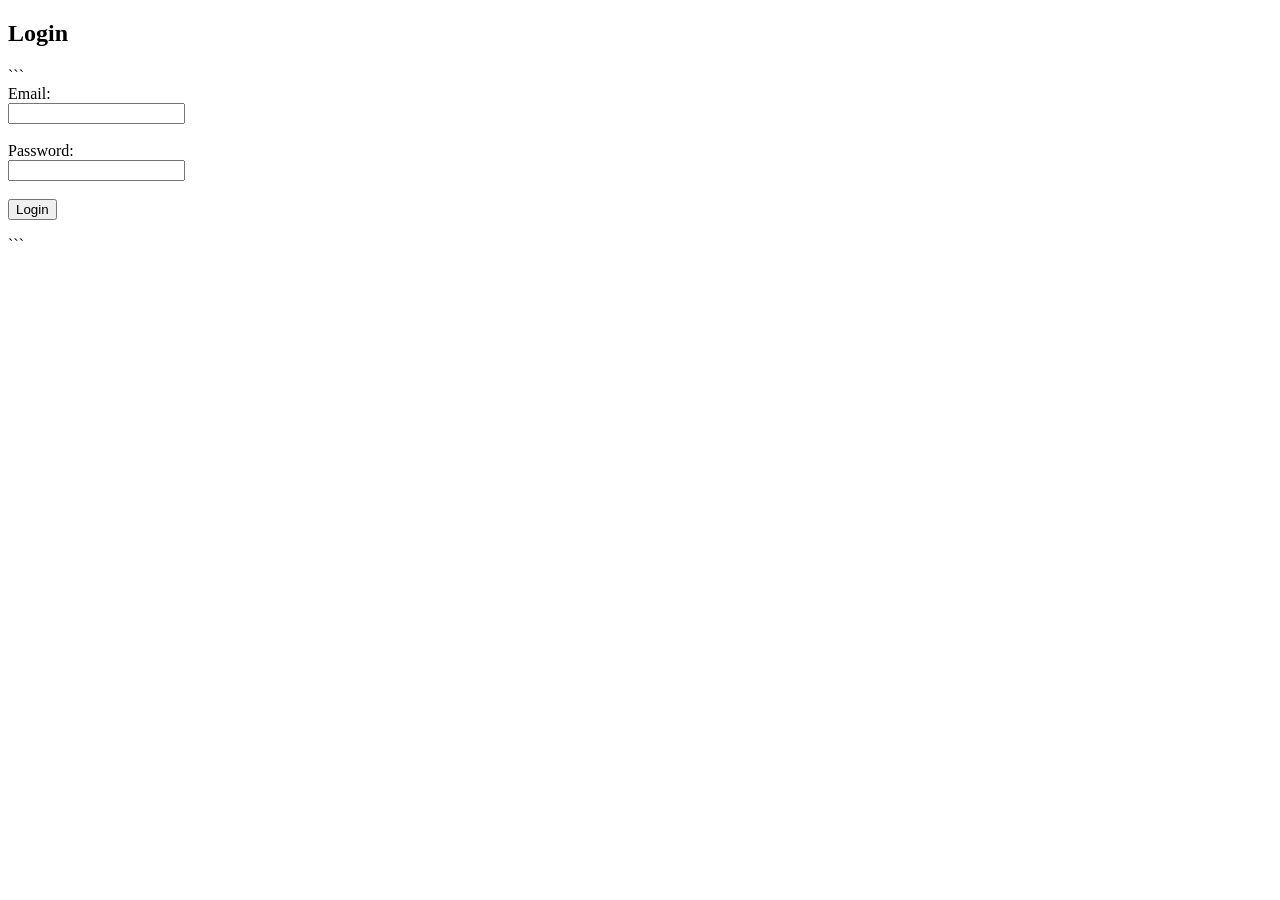
==== demo/src/main/resources/static/index.html @ c8b42a38 "login funcionando TRUE" ====
<!DOCTYPE html>

<html lang="en">
<head>
    <meta charset="UTF-8">
    <title>Login</title>
</head>
<body>
<h2>Login</h2>

```
<form id="loginForm">
    <label>Email:</label><br>
    <input type="text" id="email" required><br><br>

    <label>Password:</label><br>
    <input type="password" id="password" required><br><br>

    <button type="submit">Login</button>
</form>

<p id="message"></p>

<script>
    const form = document.getElementById("loginForm");
    const message = document.getElementById("message");

    form.addEventListener("submit", async (e) => {
        e.preventDefault();

        const email = document.getElementById("email").value;
        const password = document.getElementById("password").value;

        console.log(email);


        try {
            const response = await fetch("/login", {
                method: "POST",
                headers: {
                    "Content-Type": "application/json"
                },
                credentials: "include",
                body: JSON.stringify({
                    email: email,
                    senha: password
                })
            });

            const text = await response.text();
            message.innerText = text;

            if (response.ok) {
                window.location.href = "home.html";
            }

        } catch (err) {
            message.innerText = "Error connecting to server";
        }
    });
</script>
```

</body>
</html>
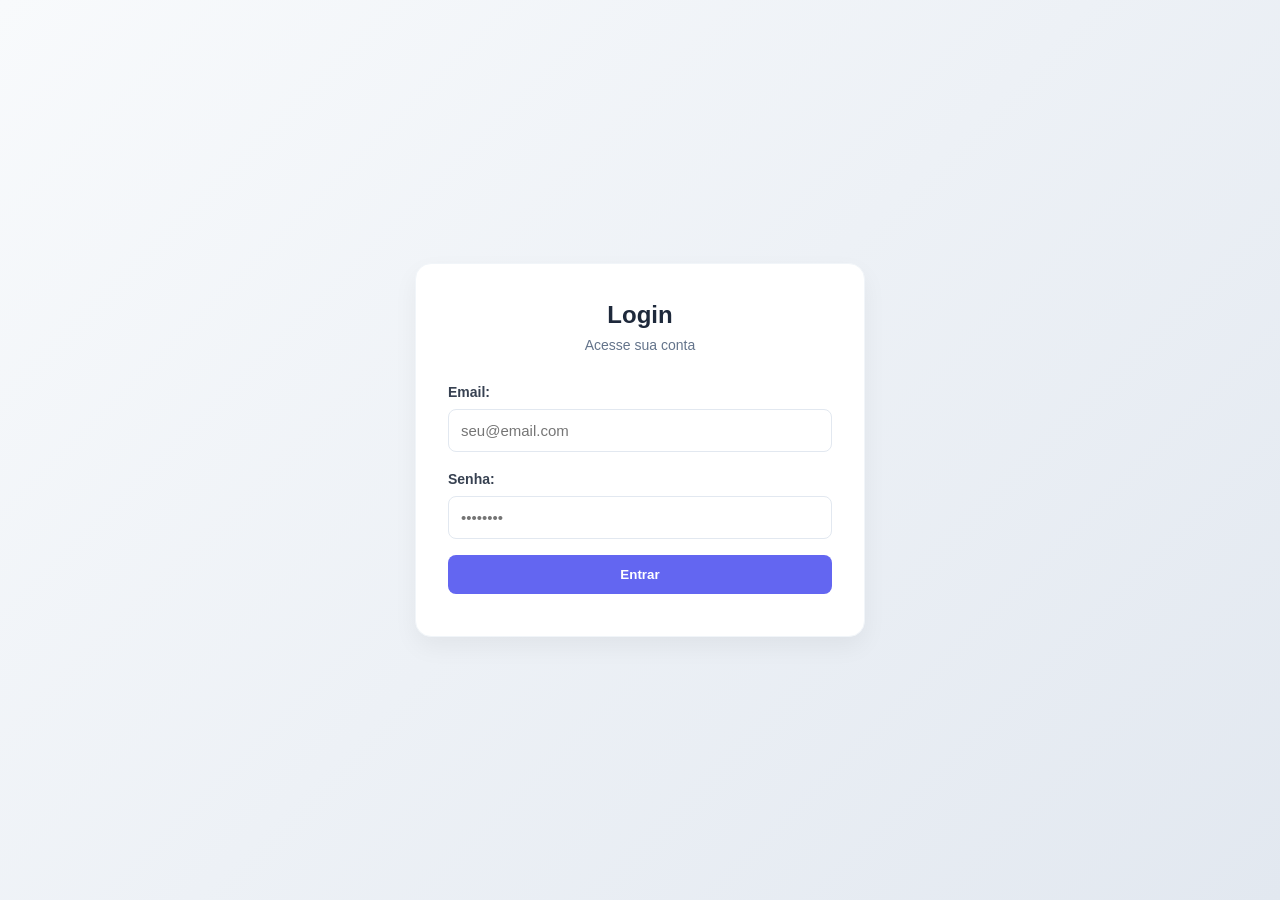
==== commit 13862ce1: "Adicionando telas de cadastro de item e d usuário e um css bonitinho" ====
--- a/demo/src/main/resources/static/index.html
+++ b/demo/src/main/resources/static/index.html
@@ -1,65 +1,77 @@
 <!DOCTYPE html>
-
 <html lang="en">
 <head>
     <meta charset="UTF-8">
+    <meta name="viewport" content="width=device-width, initial-scale=1.0">
     <title>Login</title>
+    <link rel="stylesheet" href="style.css">
 </head>
 <body>
-<h2>Login</h2>
+    <div class="container-main">
+        <div class="card">
+            <div class="page-header">
+                <h1>Login</h1>
+                <p>Acesse sua conta</p>
+            </div>
 
-```
-<form id="loginForm">
-    <label>Email:</label><br>
-    <input type="text" id="email" required><br><br>
+            <form id="loginForm">
+                <div class="form-group">
+                    <label>Email:</label>
+                    <input type="email" id="email" placeholder="seu@email.com" required>
+                </div>
 
-    <label>Password:</label><br>
-    <input type="password" id="password" required><br><br>
+                <div class="form-group">
+                    <label>Senha:</label>
+                    <input type="password" id="password" placeholder="••••••••" required>
+                </div>
 
-    <button type="submit">Login</button>
-</form>
+                <button type="submit" class="btn btn-primary" id="loginBtn">
+                    <span class="btn-text">Entrar</span>
+                </button>
+            </form>
 
-<p id="message"></p>
+            <p id="message" class="alert" style="display:none; margin-top:15px;"></p>
+        </div>
+    </div>
 
-<script>
-    const form = document.getElementById("loginForm");
-    const message = document.getElementById("message");
+    <script>
+        const form = document.getElementById("loginForm");
+        const message = document.getElementById("message");
 
-    form.addEventListener("submit", async (e) => {
-        e.preventDefault();
+        form.addEventListener("submit", async (e) => {
+            e.preventDefault();
+            message.style.display = "none";
 
-        const email = document.getElementById("email").value;
-        const password = document.getElementById("password").value;
+            const email = document.getElementById("email").value;
+            const password = document.getElementById("password").value;
 
-        console.log(email);
+            try {
+                const response = await fetch("/login", {
+                    method: "POST",
+                    headers: { "Content-Type": "application/json" },
+                    credentials: "include",
+                    body: JSON.stringify({
+                        email: email,
+                        senha: password
+                    })
+                });
 
+                const text = await response.text();
+                
+                if (response.ok) {
+                    window.location.href = "home.html";
+                } else {
+                    message.innerText = text;
+                    message.className = "alert alert-error";
+                    message.style.display = "block";
+                }
 
-        try {
-            const response = await fetch("/login", {
-                method: "POST",
-                headers: {
-                    "Content-Type": "application/json"
-                },
-                credentials: "include",
-                body: JSON.stringify({
-                    email: email,
-                    senha: password
-                })
-            });
-
-            const text = await response.text();
-            message.innerText = text;
-
-            if (response.ok) {
-                window.location.href = "home.html";
+            } catch (err) {
+                message.innerText = "Erro ao conectar com o servidor";
+                message.className = "alert alert-error";
+                message.style.display = "block";
             }
-
-        } catch (err) {
-            message.innerText = "Error connecting to server";
-        }
-    });
-</script>
-```
-
+        });
+    </script>
 </body>
-</html>
+</html>
--- a/demo/src/main/resources/static/style.css
+++ b/demo/src/main/resources/static/style.css
@@ -0,0 +1,168 @@
+/* Padrão Visual Universal - LocateHub */
+
+* {
+    margin: 0;
+    padding: 0;
+    box-sizing: border-box;
+}
+
+body {
+    font-family: -apple-system, BlinkMacSystemFont, 'Segoe UI', Roboto, sans-serif;
+    background: linear-gradient(135deg, #f8fafc 0%, #e2e8f0 100%);
+    min-height: 100vh;
+    display: flex;
+    align-items: center;
+    justify-content: center;
+    padding: 20px;
+    line-height: 1.6;
+}
+
+/* Container Principal */
+.container-main {
+    width: 100%;
+    max-width: 450px;
+}
+
+/* Cartão Blanco Central */
+.card {
+    background: #ffffff;
+    border-radius: 16px;
+    padding: 32px;
+    box-shadow: 0 10px 25px rgba(0, 0, 0, 0.05);
+    border: 1px solid #f1f5f9;
+}
+
+/* Cabeçalho */
+.page-header {
+    text-align: center;
+    margin-bottom: 24px;
+}
+
+.page-header h1 {
+    color: #1e293b;
+    font-size: 1.5rem;
+    font-weight: 700;
+}
+
+.page-header p {
+    color: #64748b;
+    font-size: 14px;
+}
+
+/* Grupos de Formulário */
+.form-group {
+    margin-bottom: 16px;
+}
+
+.form-group label {
+    display: block;
+    font-size: 14px;
+    font-weight: 600;
+    color: #374151;
+    margin-bottom: 6px;
+}
+
+/* Inputs, Selects e Textareas */
+.form-input, 
+.form-group input, 
+.form-group select, 
+.form-group textarea {
+    width: 100%;
+    border: 1.5px solid #e2e8f0;
+    border-radius: 8px;
+    padding: 12px;
+    font-size: 15px;
+    background-color: white;
+    font-family: inherit;
+    transition: all 0.2s;
+}
+
+.form-group textarea {
+    resize: vertical;
+    min-height: 100px;
+}
+
+.form-group input:focus, 
+.form-group select:focus, 
+.form-group textarea:focus {
+    border-color: #6366F1;
+    outline: none;
+    box-shadow: 0 0 0 3px rgba(99, 102, 241, 0.1);
+}
+
+/* Grupo de Preço com Prefixo R$ */
+.input-group-price {
+    position: relative;
+    display: flex;
+    align-items: center;
+}
+
+.input-group-price span {
+    position: absolute;
+    left: 12px;
+    color: #64748b;
+    font-weight: 600;
+    z-index: 1;
+}
+
+.input-group-price input {
+    padding-left: 40px;
+}
+
+/* Botões */
+.btn {
+    width: 100%;
+    padding: 12px;
+    border-radius: 8px;
+    font-weight: 600;
+    cursor: pointer;
+    transition: all 0.2s;
+    border: none;
+    display: flex;
+    justify-content: center;
+    align-items: center;
+    margin-bottom: 10px;
+}
+
+.btn-primary {
+    background: #6366F1;
+    color: white;
+}
+
+.btn-primary:hover {
+    background: #4f46e5;
+    transform: translateY(-1px);
+}
+
+.btn-secondary {
+    background: #f1f5f9;
+    color: #475569;
+}
+
+/* Estado de Loading */
+.btn.loading {
+    opacity: 0.7;
+    cursor: not-allowed;
+    pointer-events: none;
+}
+
+/* Alertas */
+.alert {
+    padding: 12px;
+    border-radius: 8px;
+    font-size: 13px;
+    margin-top: 15px;
+    text-align: center;
+}
+
+.alert-success {
+    background: #f0fdf4;
+    border: 1px solid #bbf7d0;
+    color: #166534;
+}
+
+.alert-error {
+    background: #fef2f2;
+    border: 1px solid #fecaca;
+    color: #991b1b;
+}
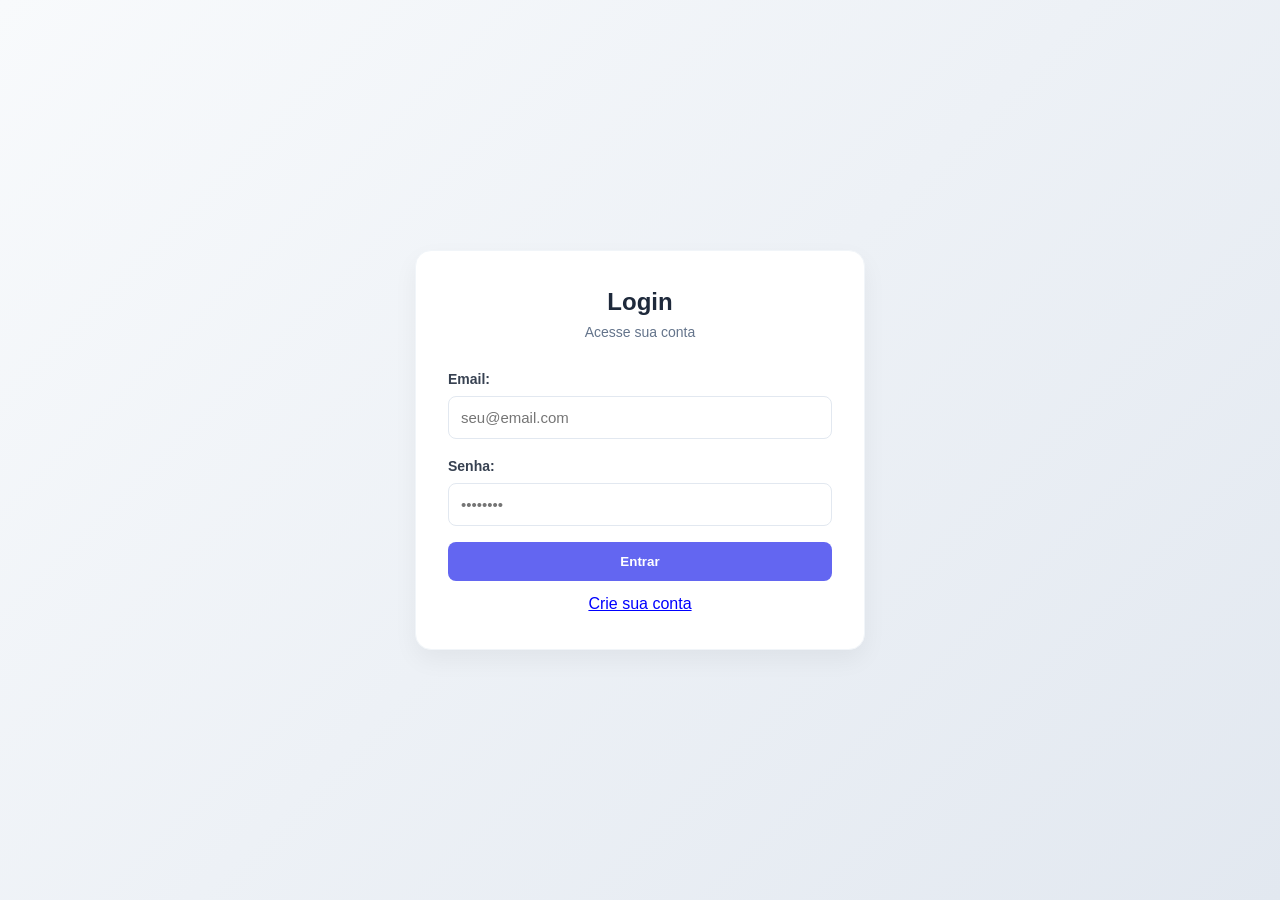
==== commit e8ea3fb5: "registro de usuarios funcionando" ====
--- a/demo/src/main/resources/static/index.html
+++ b/demo/src/main/resources/static/index.html
@@ -28,6 +28,7 @@
                 <button type="submit" class="btn btn-primary" id="loginBtn">
                     <span class="btn-text">Entrar</span>
                 </button>
+                <a class="register" href="cadastroUser.html">Crie sua conta</a>
             </form>
 
             <p id="message" class="alert" style="display:none; margin-top:15px;"></p>
@@ -37,6 +38,7 @@
     <script>
         const form = document.getElementById("loginForm");
         const message = document.getElementById("message");
+
 
         form.addEventListener("submit", async (e) => {
             e.preventDefault();
--- a/demo/src/main/resources/static/style.css
+++ b/demo/src/main/resources/static/style.css
@@ -15,6 +15,12 @@
     justify-content: center;
     padding: 20px;
     line-height: 1.6;
+}
+
+.register {
+    color: blue;
+    display: block;
+    text-align: center;
 }
 
 /* Container Principal */
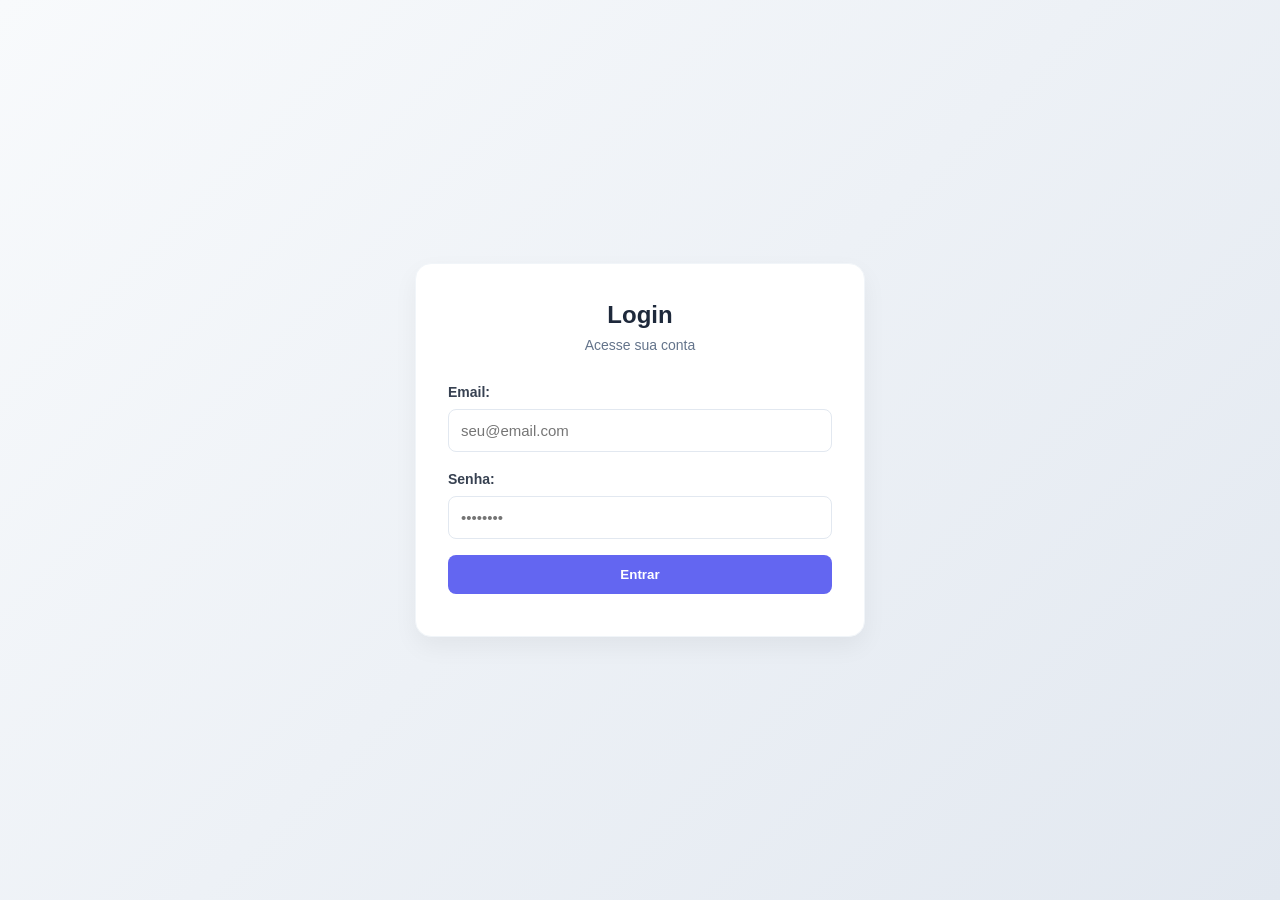
==== commit 9df36f8d: "feat: adiciona tela de historico, avaliacoes e dados de teste" ====
--- a/demo/src/main/resources/static/index.html
+++ b/demo/src/main/resources/static/index.html
@@ -28,7 +28,6 @@
                 <button type="submit" class="btn btn-primary" id="loginBtn">
                     <span class="btn-text">Entrar</span>
                 </button>
-                <a class="register" href="cadastroUser.html">Crie sua conta</a>
             </form>
 
             <p id="message" class="alert" style="display:none; margin-top:15px;"></p>
@@ -38,7 +37,6 @@
     <script>
         const form = document.getElementById("loginForm");
         const message = document.getElementById("message");
-
 
         form.addEventListener("submit", async (e) => {
             e.preventDefault();
--- a/demo/src/main/resources/static/style.css
+++ b/demo/src/main/resources/static/style.css
@@ -15,12 +15,6 @@
     justify-content: center;
     padding: 20px;
     line-height: 1.6;
-}
-
-.register {
-    color: blue;
-    display: block;
-    text-align: center;
 }
 
 /* Container Principal */
@@ -171,4 +165,166 @@
     background: #fef2f2;
     border: 1px solid #fecaca;
     color: #991b1b;
+}
+.dynamic-fields {
+    animation: fadeIn 0.3s ease-out;
+}
+
+@keyframes fadeIn {
+    from { opacity: 0; transform: translateY(-5px); }
+    to { opacity: 1; transform: translateY(0); }
+}
+
+.type-fields small {
+    display: block;
+    color: #64748b;
+    font-size: 11px;
+    margin-top: 4px;
+}
+/* Layout do Dashboard */
+.container-dashboard {
+    width: 100%;
+    max-width: 1100px;
+    margin: 40px auto;
+    padding: 0 20px;
+}
+
+.dashboard-header {
+    display: flex;
+    justify-content: space-between;
+    align-items: center;
+    margin-bottom: 30px;
+}
+
+.dashboard-header h1 {
+    color: #1e293b;
+    font-size: 24px;
+}
+
+.btn-add {
+    width: auto !important;
+    padding: 12px 24px !important;
+}
+
+/* Grid de Cards */
+.grid-meus-ativos {
+    display: grid;
+    grid-template-columns: repeat(auto-fill, minmax(320px, 1fr));
+    gap: 20px;
+}
+
+.ativo-card {
+    background: #ffffff;
+    border-radius: 12px;
+    padding: 24px;
+    border: 1px solid #e2e8f0;
+    display: flex;
+    flex-direction: column;
+    justify-content: space-between;
+    transition: transform 0.2s, box-shadow 0.2s;
+}
+
+.ativo-card:hover {
+    transform: translateY(-4px);
+    box-shadow: 0 10px 15px -3px rgba(0, 0, 0, 0.1);
+}
+
+/* Tipografia e Tags no Card */
+.tag-tipo {
+    font-size: 10px;
+    font-weight: 800;
+    padding: 4px 10px;
+    border-radius: 20px;
+    text-transform: uppercase;
+    display: inline-block;
+    margin-bottom: 12px;
+}
+
+.tag-automovel { background: #e0e7ff; color: #4338ca; }
+.tag-imovel { background: #fef3c7; color: #92400e; }
+.tag-item { background: #d1fae5; color: #065f46; }
+
+.ativo-card h2 {
+    font-size: 18px;
+    color: #1e293b;
+    margin-bottom: 8px;
+}
+
+.ativo-card p {
+    color: #64748b;
+    font-size: 14px;
+    line-height: 1.5;
+}
+
+.preco {
+    font-size: 20px;
+    font-weight: 700;
+    color: #6366F1;
+    margin: 15px 0;
+}
+
+.preco span {
+    font-size: 12px;
+    color: #94a3b8;
+}
+
+/* Ações */
+.card-actions {
+    display: flex;
+    gap: 12px;
+    margin-top: 20px;
+    border-top: 1px solid #f1f5f9;
+    padding-top: 15px;
+}
+
+.btn-delete {
+    background: #fee2e2 !important;
+    color: #ef4444 !important;
+}
+
+.btn-delete:hover {
+    background: #fecaca !important;
+}
+
+/* Estados Vazios */
+.empty-state {
+    grid-column: 1 / -1;
+    text-align: center;
+    padding: 60px;
+    background: #f8fafc;
+    border-radius: 16px;
+    border: 2px dashed #cbd5e1;
+    color: #64748b;
+}
+
+.loading-state {
+    text-align: center;
+    grid-column: 1 / -1;
+    padding: 40px;
+    color: #94a3b8;
+}
+
+/* =========================================
+   FORMATAÇÃO DE DESCRIÇÕES (TEXTOS LONGOS)
+   ========================================= */
+
+/* 1. Na tela de Detalhes do Ativo: Mantém os parágrafos e "Enters" que o usuário digitou */
+.page-header p#descricao {
+    white-space: pre-wrap;
+    text-align: left; /* Melhora a leitura de textos longos */
+    margin-top: 15px;
+    background: #f8fafc;
+    padding: 15px;
+    border-radius: 8px;
+    border: 1px solid #e2e8f0;
+}
+
+/* 2. Nos Cards de Catálogo (ativos.html e meusAnuncios.html): Limita o texto a 3 linhas com "..." */
+.asset-meta, .ativo-card p {
+    display: -webkit-box;
+    -webkit-line-clamp: 3; /* Número máximo de linhas antes de cortar */
+    -webkit-box-orient: vertical;
+    overflow: hidden;
+    text-overflow: ellipsis;
+    word-break: break-word; /* Impede que uma palavra gigante quebre a tela */
 }
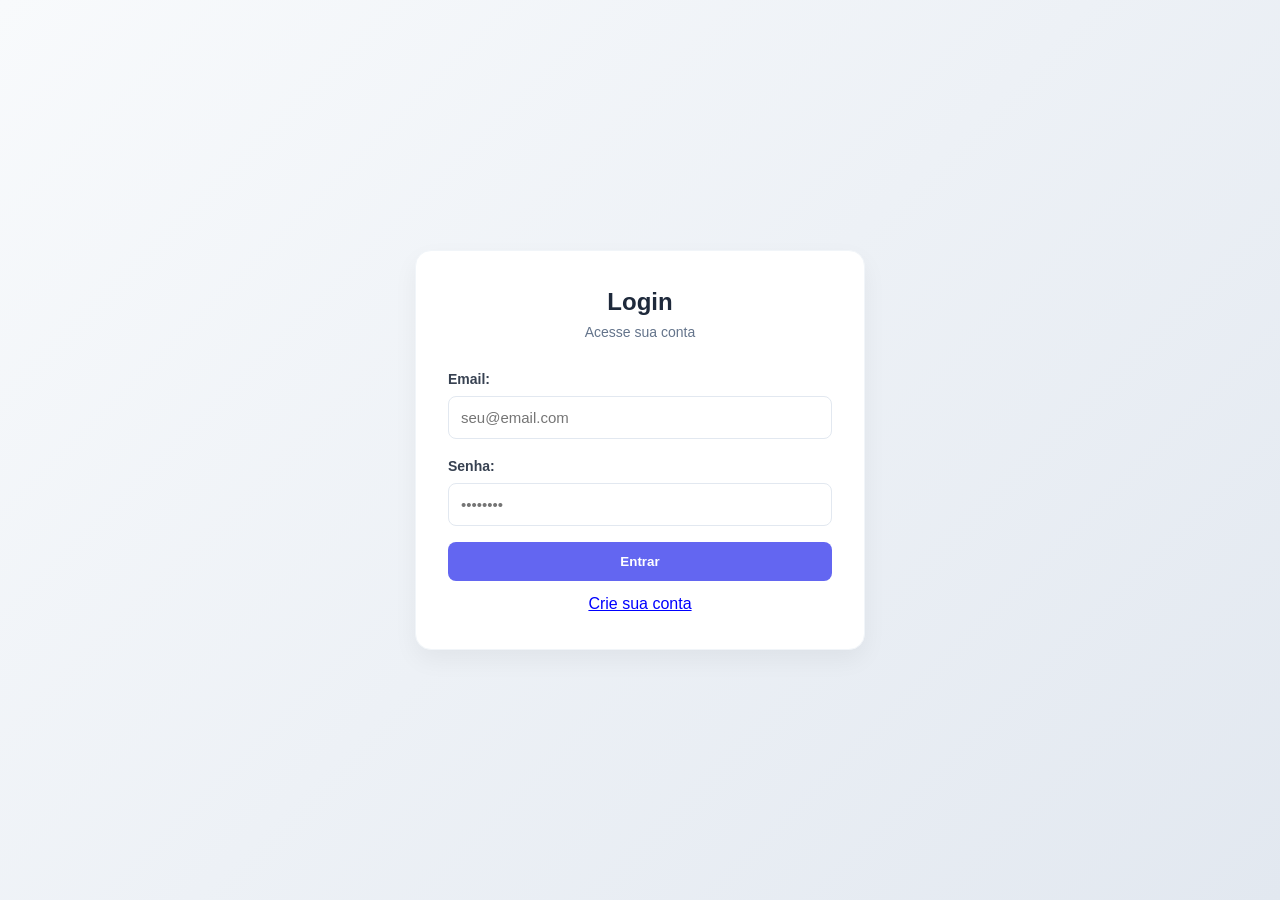
==== commit 9765eadd: "resolve conflitos de merge com a branch main" ====
--- a/demo/src/main/resources/static/index.html
+++ b/demo/src/main/resources/static/index.html
@@ -28,6 +28,7 @@
                 <button type="submit" class="btn btn-primary" id="loginBtn">
                     <span class="btn-text">Entrar</span>
                 </button>
+                <a class="register" href="cadastroUser.html">Crie sua conta</a>
             </form>
 
             <p id="message" class="alert" style="display:none; margin-top:15px;"></p>
--- a/demo/src/main/resources/static/style.css
+++ b/demo/src/main/resources/static/style.css
@@ -15,6 +15,12 @@
     justify-content: center;
     padding: 20px;
     line-height: 1.6;
+}
+
+.register {
+    color: blue;
+    display: block;
+    text-align: center;
 }
 
 /* Container Principal */
